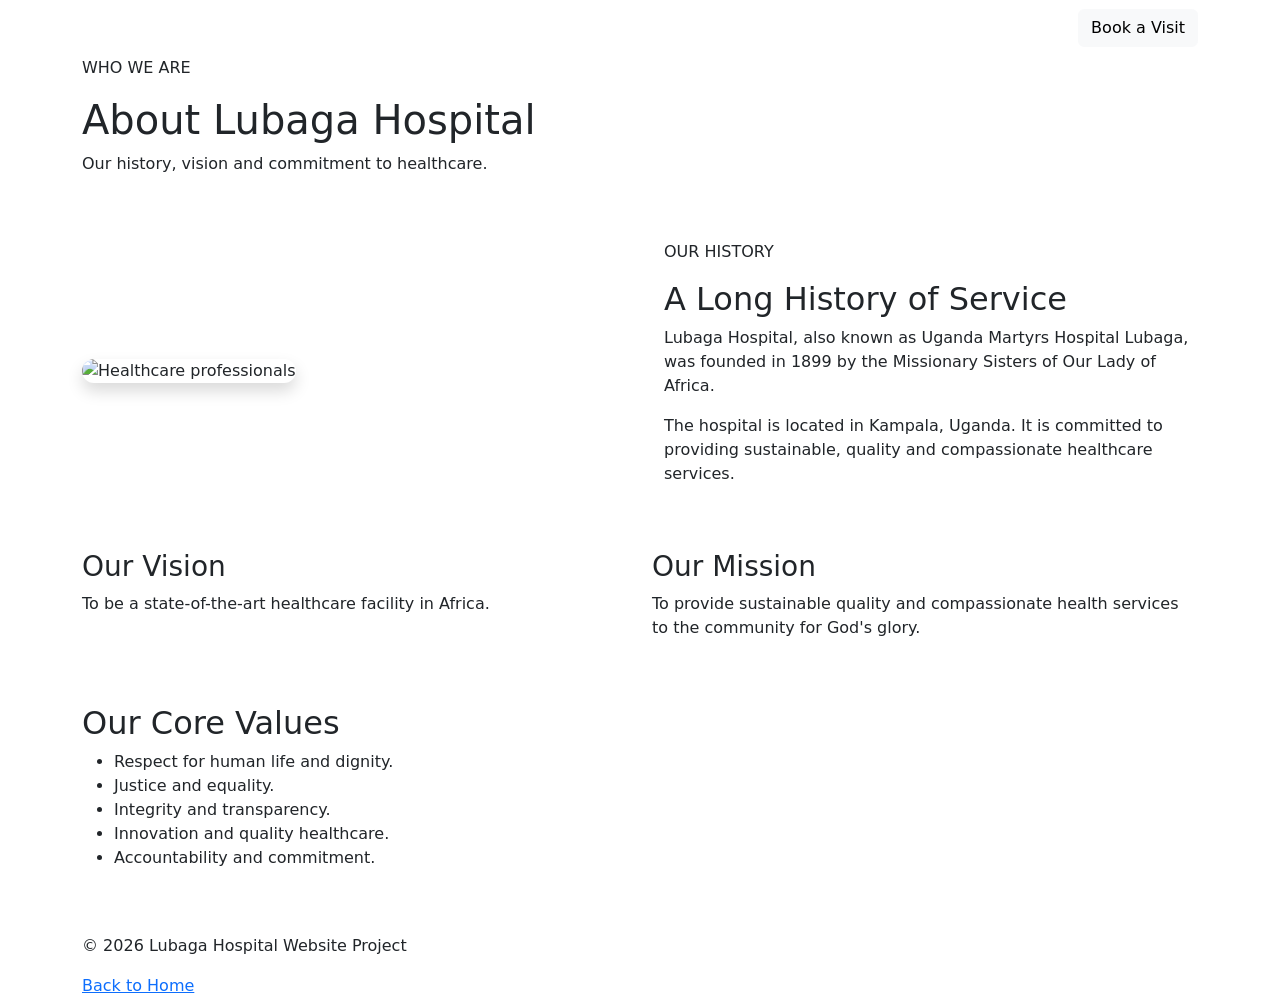
==== About.html @ 38a48061 "Create About.html" ====
<!DOCTYPE html>
<html lang="en">
<head>
    <meta charset="UTF-8">
    <meta name="viewport" content="width=device-width, initial-scale=1.0">
    <title>Lubaga Hospital | About Us</title>

    <link href="https://cdn.jsdelivr.net/npm/bootstrap@5.3.3/dist/css/bootstrap.min.css" rel="stylesheet">
    <link rel="stylesheet" href="css/style.css">
</head>

<body>

<nav class="navbar navbar-expand-lg navbar-dark hospital-nav sticky-top">
    <div class="container">

        <a class="navbar-brand fw-bold" href="index.html">
            LUBAGA <span>HOSPITAL</span>
        </a>

        <button class="navbar-toggler" type="button"
            data-bs-toggle="collapse" data-bs-target="#mainNav">
            <span class="navbar-toggler-icon"></span>
        </button>

        <div class="collapse navbar-collapse" id="mainNav">

            <ul class="navbar-nav ms-auto">
                <li class="nav-item"><a class="nav-link" href="index.html">Home</a></li>
                <li class="nav-item"><a class="nav-link active" href="about.html">About</a></li>
                <li class="nav-item"><a class="nav-link" href="services.html">Services</a></li>
                <li class="nav-item"><a class="nav-link" href="appointment.html">Appointment</a></li>
                <li class="nav-item"><a class="nav-link" href="contact.html">Contact</a></li>
            </ul>

            <a href="appointment.html" class="btn btn-light ms-lg-3">Book a Visit</a>

        </div>
    </div>
</nav>

<header class="page-banner">
    <div class="container">
        <p class="eyebrow">WHO WE ARE</p>
        <h1>About Lubaga Hospital</h1>
        <p>Our history, vision and commitment to healthcare.</p>
    </div>
</header>

<main class="container py-5">

    <div class="row g-5 align-items-center">

        <div class="col-lg-6">
            <img
                src="https://images.unsplash.com/photo-1576091160399-112ba8d25d1d?auto=format&fit=crop&w=1000&q=80"
                class="img-fluid rounded-4 shadow"
                alt="Healthcare professionals">
        </div>

        <div class="col-lg-6">

            <p class="eyebrow">OUR HISTORY</p>

            <h2>A Long History of Service</h2>

            <p>
                Lubaga Hospital, also known as Uganda Martyrs Hospital
                Lubaga, was founded in 1899 by the Missionary Sisters
                of Our Lady of Africa.
            </p>

            <p>
                The hospital is located in Kampala, Uganda.
                It is committed to providing sustainable, quality
                and compassionate healthcare services.
            </p>

        </div>

    </div>

    <div class="row g-4 mt-4">

        <div class="col-md-6">
            <div class="info-card h-100">
                <h3>Our Vision</h3>
                <p>
                    To be a state-of-the-art healthcare facility in Africa.
                </p>
            </div>
        </div>

        <div class="col-md-6">
            <div class="info-card h-100">
                <h3>Our Mission</h3>
                <p>
                    To provide sustainable quality and compassionate
                    health services to the community for God's glory.
                </p>
            </div>
        </div>

    </div>

    <div class="mt-5">

        <h2>Our Core Values</h2>

        <ul class="value-list">
            <li>Respect for human life and dignity.</li>
            <li>Justice and equality.</li>
            <li>Integrity and transparency.</li>
            <li>Innovation and quality healthcare.</li>
            <li>Accountability and commitment.</li>
        </ul>

    </div>

</main>

<footer class="site-footer">
    <div class="container">
        <p>© 2026 Lubaga Hospital Website Project</p>
        <a href="index.html">Back to Home</a>
    </div>
</footer>

<script src="https://cdn.jsdelivr.net/npm/bootstrap@5.3.3/dist/js/bootstrap.bundle.min.js"></script>

</body>
</html>
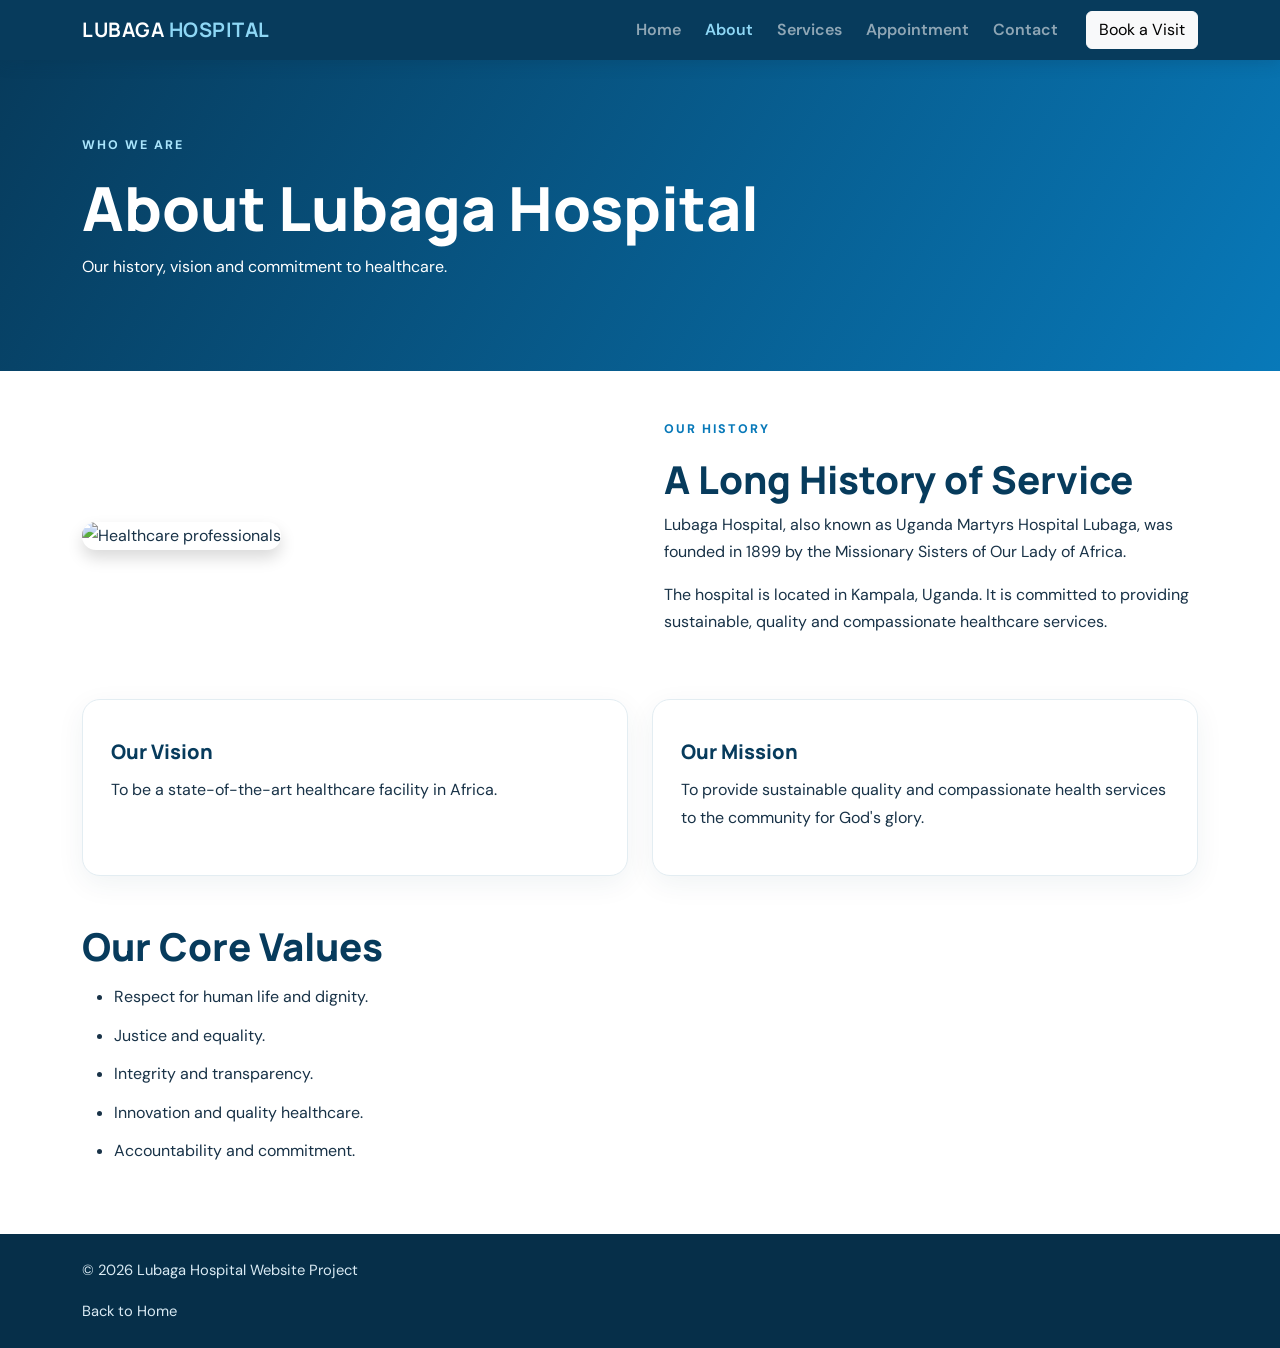
==== commit 4e35ee50: "Update About.html" ====
--- a/About.html
+++ b/About.html
@@ -7,7 +7,7 @@
     <title>Lubaga Hospital | About Us</title>
 
     <link href="https://cdn.jsdelivr.net/npm/bootstrap@5.3.3/dist/css/bootstrap.min.css" rel="stylesheet">
-    <link rel="stylesheet" href="css/style.css">
+    <link rel="stylesheet" href="style.css">
 </head>
 
 <body>
@@ -28,8 +28,8 @@
 
             <ul class="navbar-nav ms-auto">
                 <li class="nav-item"><a class="nav-link" href="index.html">Home</a></li>
-                <li class="nav-item"><a class="nav-link active" href="about.html">About</a></li>
-                <li class="nav-item"><a class="nav-link" href="services.html">Services</a></li>
+                <li class="nav-item"><a class="nav-link active" href="About.html">About</a></li>
+                <li class="nav-item"><a class="nav-link" href="Services.html">Services</a></li>
                 <li class="nav-item"><a class="nav-link" href="appointment.html">Appointment</a></li>
                 <li class="nav-item"><a class="nav-link" href="contact.html">Contact</a></li>
             </ul>
--- a/style.css
+++ b/style.css
@@ -0,0 +1,210 @@
+
+/* Google Fonts */
+@import url('https://fonts.googleapis.com/css2?family=DM+Sans:wght@400;500;600;700&family=Manrope:wght@500;600;700;800&display=swap');
+
+/* Website Colours */
+:root {
+    --navy: #073b5c;
+    --blue: #0879b9;
+    --pale: #eef7fb;
+    --ink: #183247;
+}
+
+/* General Styling */
+* {
+    box-sizing: border-box;
+}
+
+body {
+    font-family: 'DM Sans', sans-serif;
+    color: var(--ink);
+    line-height: 1.7;
+}
+
+h1, h2, h3, .navbar-brand {
+    font-family: 'Manrope', sans-serif;
+    font-weight: 800;
+}
+
+h2 {
+    color: var(--navy);
+    font-size: clamp(1.8rem, 3vw, 2.5rem);
+}
+
+/* Navigation Bar */
+.hospital-nav {
+    background: var(--navy);
+    box-shadow: 0 3px 15px #082f4930;
+}
+
+.navbar-brand {
+    letter-spacing: .5px;
+}
+
+.navbar-brand span {
+    color: #8ed7f5;
+}
+
+.nav-link {
+    font-weight: 600;
+    margin: 0 .25rem;
+}
+
+.nav-link.active,
+.nav-link:hover {
+    color: #8ed7f5 !important;
+}
+
+/* Buttons */
+.btn-primary {
+    background: var(--blue);
+    border-color: var(--blue);
+}
+
+.btn-primary:hover {
+    background: var(--navy);
+    border-color: var(--navy);
+}
+
+/* Home Hero Section */
+.hero {
+    background:
+        linear-gradient(90deg, rgba(3,34,54,.94), rgba(3,50,76,.58)),
+        url('https://images.unsplash.com/photo-1519494026892-80bbd2d6fd0d?auto=format&fit=crop&w=1800&q=85')
+        center/cover;
+
+    color: white;
+}
+
+.min-vh-75 {
+    min-height: 75vh;
+}
+
+.hero h1 {
+    font-size: clamp(2.8rem, 6vw, 5rem);
+    line-height: 1.08;
+}
+
+.hero h1 span {
+    color: #8ed7f5;
+}
+
+.hero .lead {
+    max-width: 600px;
+}
+
+.eyebrow {
+    color: var(--blue);
+    font-weight: 800;
+    letter-spacing: 2px;
+    font-size: .78rem;
+}
+
+.hero .eyebrow {
+    color: #9bdcf6;
+}
+
+/* Other Page Headers */
+.page-banner {
+    background: linear-gradient(120deg, #073b5c, #0879b9);
+    color: white;
+    padding: 75px 0;
+}
+
+.page-banner h1 {
+    font-size: clamp(2.4rem, 5vw, 3.8rem);
+}
+
+.page-banner .eyebrow {
+    color: #a9e4fb;
+}
+
+/* Information Cards */
+.info-card,
+.form-panel {
+    background: white;
+    border: 1px solid #e3edf2;
+    border-radius: 18px;
+    padding: 28px;
+    box-shadow: 0 8px 28px #153c5210;
+}
+
+.info-card h3 {
+    font-size: 1.25rem;
+    color: var(--navy);
+    margin: 12px 0;
+}
+
+/* Feature Icons */
+.feature-icon {
+    width: 54px;
+    height: 54px;
+    border-radius: 15px;
+    background: var(--pale);
+    color: var(--blue);
+    display: grid;
+    place-items: center;
+    font-size: 1.4rem;
+    font-weight: 800;
+}
+
+/* Background Section */
+.soft-section {
+    background: var(--pale);
+}
+
+/* Footer */
+.site-footer {
+    background: #062f49;
+    color: #d9eaf3;
+    padding: 24px 0;
+    font-size: .92rem;
+}
+
+.site-footer a {
+    color: #d9eaf3;
+    text-decoration: none;
+}
+
+.site-footer a:hover {
+    color: #8ed7f5;
+}
+
+/* Values List */
+.value-list li {
+    padding: .35rem 0;
+}
+
+/* Forms */
+.form-control,
+.form-select {
+    padding: .75rem;
+    border-color: #d4e1e8;
+}
+
+.form-control:focus,
+.form-select:focus {
+    border-color: var(--blue);
+    box-shadow: 0 0 0 .2rem #0879b922;
+}
+
+/* Mobile Responsive Design */
+@media (max-width: 767px) {
+
+    .hero .min-vh-75 {
+        min-height: 68vh;
+    }
+
+    .hero .btn {
+        margin-bottom: 10px;
+    }
+
+    .page-banner {
+        padding: 55px 0;
+    }
+
+    .site-footer p:last-child {
+        line-height: 2;
+    }
+
+}
